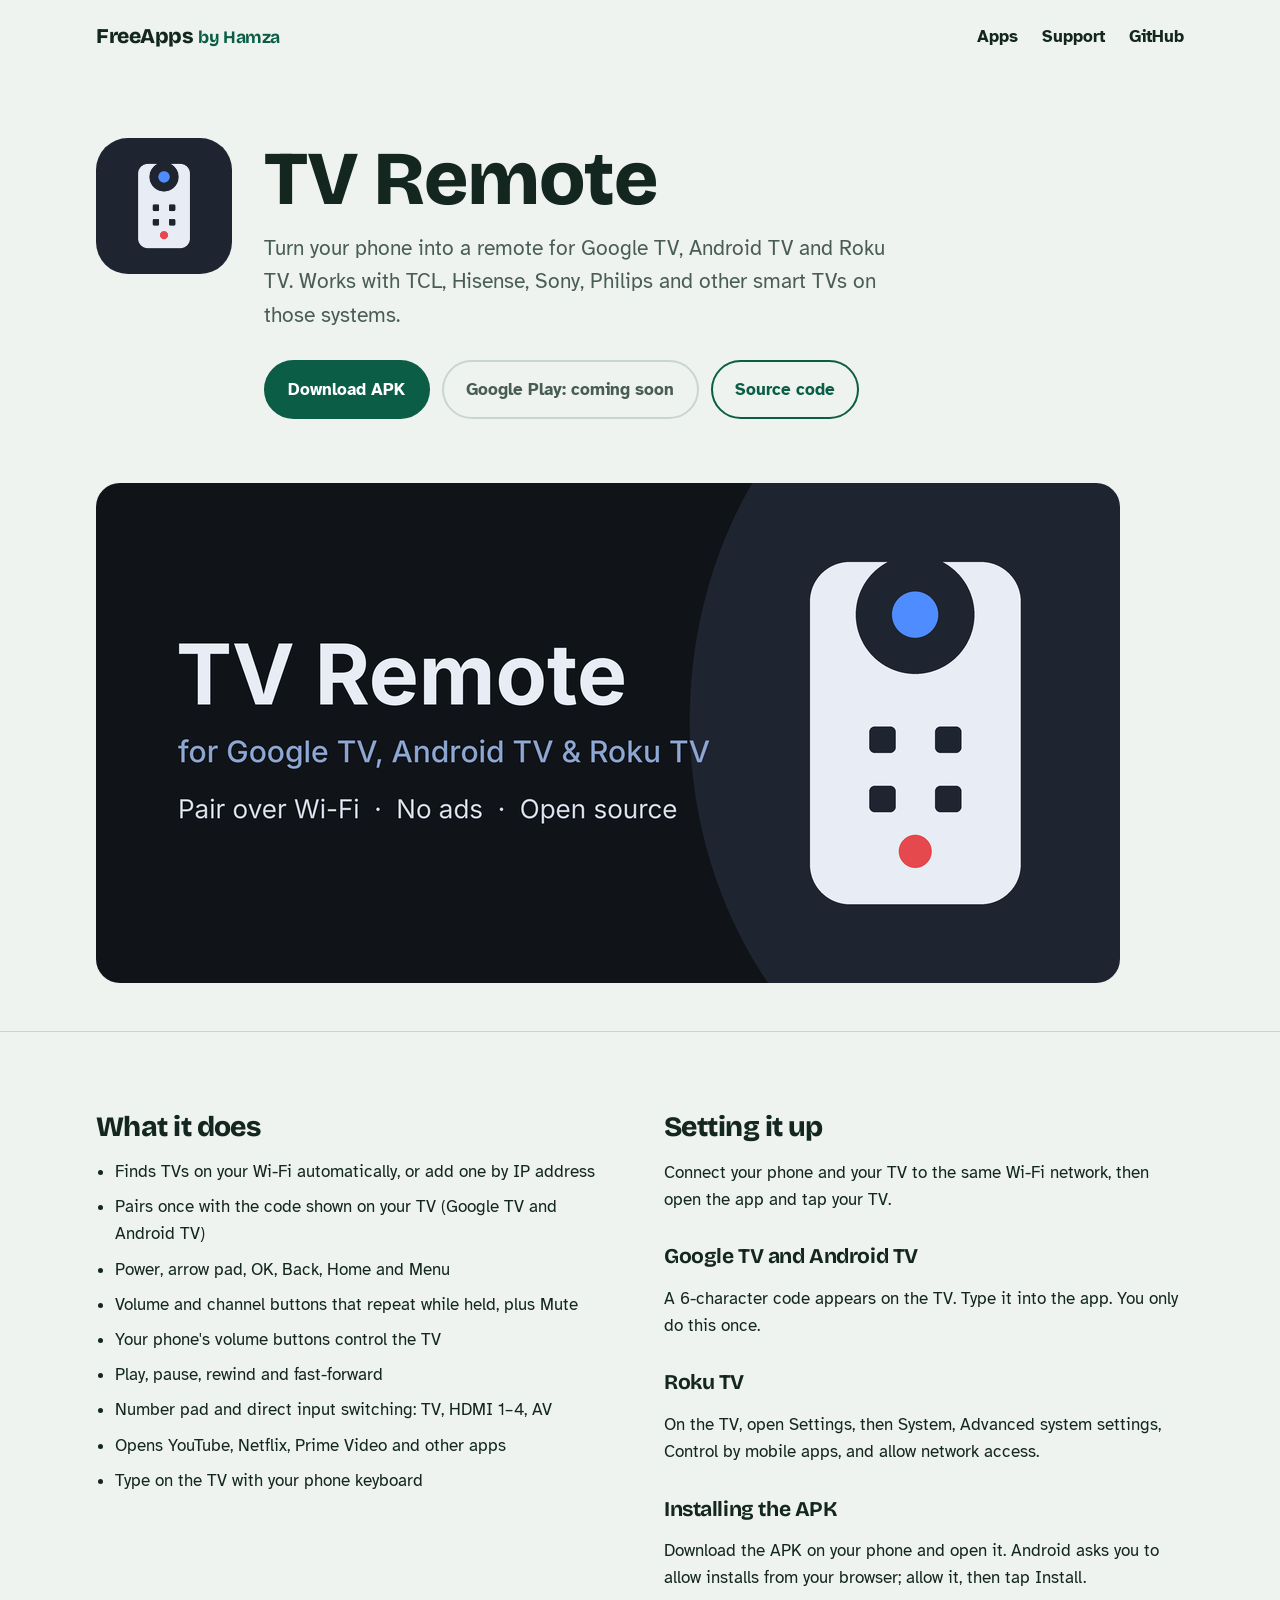
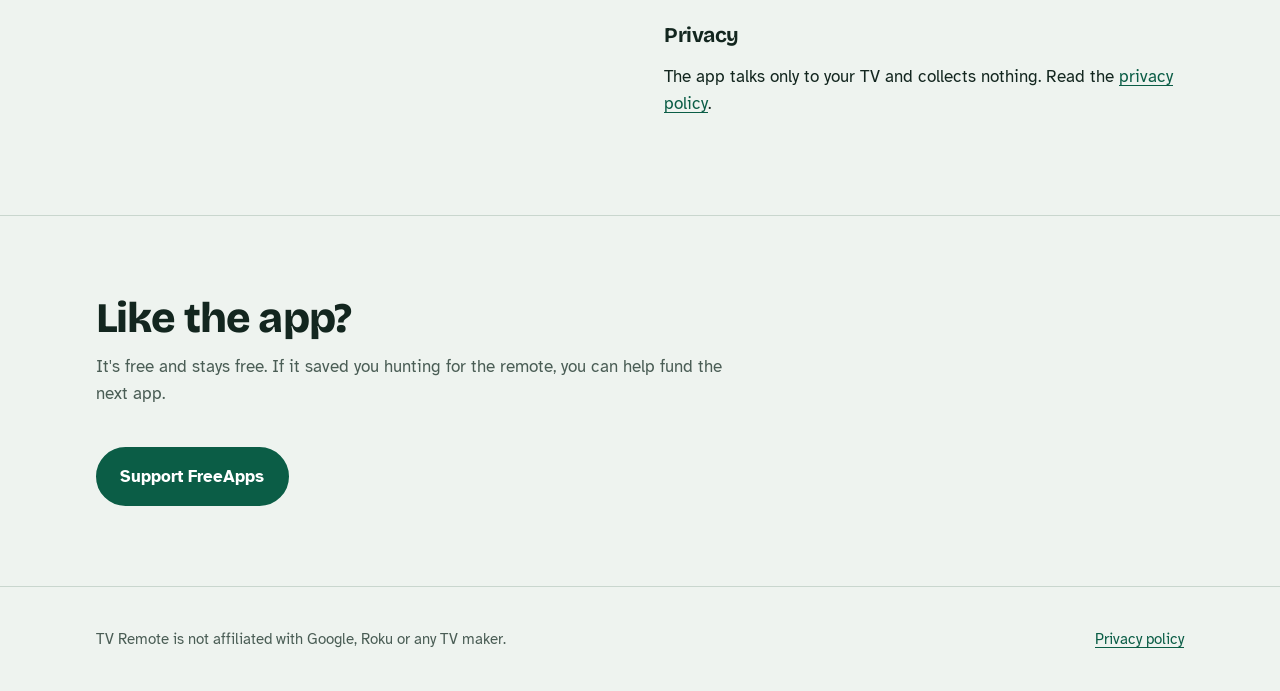
==== apps/tv-remote/index.html @ eeb63845 "FreeApps by Hamza website" ====
<!DOCTYPE html>
<html lang="en">
<head>
  <meta charset="utf-8">
  <meta name="viewport" content="width=device-width, initial-scale=1">
  <title>TV Remote — free remote for Google TV and Roku TV | FreeApps by Hamza</title>
  <meta name="description" content="Free Android remote for Google TV, Android TV and Roku TV, including TCL TVs. No ads, no tracking, open source.">
  <meta property="og:title" content="TV Remote for Google TV & Roku">
  <meta property="og:description" content="Free Android remote for Google TV, Android TV and Roku TV. No ads, no tracking.">
  <meta property="og:image" content="https://mhamzam.github.io/apps/tv-remote/feature.png">
  <link rel="icon" href="icon.png">
  <link rel="stylesheet" href="../../assets/style.css">
</head>
<body>
  <a class="skip" href="#main">Skip to content</a>

  <header class="site-header">
    <div class="wrap">
      <a class="brand" href="../../">FreeApps <small>by Hamza</small></a>
      <nav class="site-nav" aria-label="Main">
        <a href="../../#apps">Apps</a>
        <a href="../../#support">Support</a>
        <a href="https://github.com/MhamzaM">GitHub</a>
      </nav>
    </div>
  </header>

  <main id="main">
    <section class="app-hero">
      <div class="wrap">
        <img src="icon.png" alt="TV Remote app icon" width="136" height="136">
        <div>
          <h1>TV Remote</h1>
          <p>Turn your phone into a remote for Google TV, Android TV and Roku TV. Works with TCL, Hisense, Sony, Philips and other smart TVs on those systems.</p>
          <div class="actions">
            <a class="button" href="https://github.com/MhamzaM/android-tv-remote/releases/latest">Download APK</a>
            <span class="button" aria-disabled="true">Google Play: coming soon</span>
            <a class="button secondary" href="https://github.com/MhamzaM/android-tv-remote">Source code</a>
          </div>
        </div>
      </div>
    </section>

    <div class="wrap">
      <img class="feature-image" src="feature.png" alt="TV Remote: for Google TV, Android TV and Roku TV. Pair over Wi-Fi, no ads, open source." width="1024" height="500">
    </div>

    <section class="section">
      <div class="wrap two-col">
        <div class="prose">
          <h2>What it does</h2>
          <ul>
            <li>Finds TVs on your Wi-Fi automatically, or add one by IP address</li>
            <li>Pairs once with the code shown on your TV (Google TV and Android TV)</li>
            <li>Power, arrow pad, OK, Back, Home and Menu</li>
            <li>Volume and channel buttons that repeat while held, plus Mute</li>
            <li>Your phone's volume buttons control the TV</li>
            <li>Play, pause, rewind and fast-forward</li>
            <li>Number pad and direct input switching: TV, HDMI 1–4, AV</li>
            <li>Opens YouTube, Netflix, Prime Video and other apps</li>
            <li>Type on the TV with your phone keyboard</li>
          </ul>
        </div>
        <div class="prose">
          <h2>Setting it up</h2>
          <p>Connect your phone and your TV to the same Wi-Fi network, then open the app and tap your TV.</p>
          <h3>Google TV and Android TV</h3>
          <p>A 6-character code appears on the TV. Type it into the app. You only do this once.</p>
          <h3>Roku TV</h3>
          <p>On the TV, open Settings, then System, Advanced system settings, Control by mobile apps, and allow network access.</p>
          <h3>Installing the APK</h3>
          <p>Download the APK on your phone and open it. Android asks you to allow installs from your browser; allow it, then tap Install.</p>
          <h3>Privacy</h3>
          <p>The app talks only to your TV and collects nothing. Read the <a href="privacy.html">privacy policy</a>.</p>
        </div>
      </div>
    </section>

    <section class="section">
      <div class="wrap">
        <h2>Like the app?</h2>
        <p class="lead">It's free and stays free. If it saved you hunting for the remote, you can help fund the next app.</p>
        <a class="button" href="../../#support">Support FreeApps</a>
      </div>
    </section>
  </main>

  <footer class="site-footer">
    <div class="wrap">
      <span>TV Remote is not affiliated with Google, Roku or any TV maker.</span>
      <a href="privacy.html">Privacy policy</a>
    </div>
  </footer>
</body>
</html>
---- assets/style.css ----
/* FreeApps by Hamza — site styles */

@font-face {
  font-family: "Bricolage Grotesque";
  src: url("fonts/bricolage-grotesque-latin-700-normal.woff2") format("woff2");
  font-weight: 700;
  font-display: swap;
}
@font-face {
  font-family: "Bricolage Grotesque";
  src: url("fonts/bricolage-grotesque-latin-800-normal.woff2") format("woff2");
  font-weight: 800;
  font-display: swap;
}
@font-face {
  font-family: "Atkinson Hyperlegible";
  src: url("fonts/atkinson-hyperlegible-latin-400-normal.woff2") format("woff2");
  font-weight: 400;
  font-display: swap;
}
@font-face {
  font-family: "Atkinson Hyperlegible";
  src: url("fonts/atkinson-hyperlegible-latin-700-normal.woff2") format("woff2");
  font-weight: 700;
  font-display: swap;
}

:root {
  --ink: #13261f;
  --ink-soft: #4a5d55;
  --green: #0b5d46;
  --green-deep: #08402f;
  --mist: #eef3ef;
  --paper: #ffffff;
  --kraft: #ddb46a;
  --kraft-deep: #8a6527;
  --line: #c9d6ce;

  --display: "Bricolage Grotesque", "Segoe UI", system-ui, sans-serif;
  --body: "Atkinson Hyperlegible", "Segoe UI", system-ui, sans-serif;

  --step-0: 1.0625rem;   /* 17px body */
  --step-1: 1.3125rem;   /* 21px */
  --step-2: 1.75rem;     /* 28px */
  --step-3: clamp(2rem, 4vw, 2.625rem);
  --step-4: clamp(2.75rem, 7vw, 4.75rem);

  --wrap: 68rem;
  --gutter: clamp(1.25rem, 4vw, 2.5rem);
}

*,
*::before,
*::after { box-sizing: border-box; }

html { scroll-behavior: smooth; }

body {
  margin: 0;
  background: var(--mist);
  color: var(--ink);
  font: 400 var(--step-0)/1.6 var(--body);
  -webkit-font-smoothing: antialiased;
}

img { max-width: 100%; height: auto; display: block; }

a { color: var(--green); text-underline-offset: 0.2em; }
a:hover { color: var(--green-deep); }

:focus-visible {
  outline: 3px solid var(--kraft-deep);
  outline-offset: 3px;
  border-radius: 4px;
}

h1, h2, h3 {
  font-family: var(--display);
  line-height: 1.08;
  letter-spacing: -0.02em;
  margin: 0;
}

.wrap {
  width: min(100% - 2 * var(--gutter), var(--wrap));
  margin-inline: auto;
}

.skip {
  position: absolute;
  left: -999px;
}
.skip:focus { left: 1rem; top: 1rem; background: var(--paper); padding: 0.5rem 1rem; z-index: 10; }

/* ---------- Header ---------- */

.site-header {
  padding-block: 1.25rem;
}
.site-header .wrap {
  display: flex;
  align-items: center;
  justify-content: space-between;
  gap: 1rem;
  flex-wrap: wrap;
}
.brand {
  font-family: var(--display);
  font-weight: 800;
  font-size: var(--step-1);
  color: var(--ink);
  text-decoration: none;
  letter-spacing: -0.02em;
}
.brand small {
  font-weight: 700;
  color: var(--green);
}
.site-nav {
  display: flex;
  gap: 1.5rem;
}
.site-nav a {
  color: var(--ink);
  text-decoration: none;
  font-weight: 700;
}
.site-nav a:hover { color: var(--green); text-decoration: underline; }

/* ---------- Hero ---------- */

.hero {
  padding-block: clamp(2.5rem, 7vw, 6rem) clamp(3rem, 8vw, 6.5rem);
}
.hero .wrap {
  display: grid;
  grid-template-columns: minmax(0, 1.5fr) minmax(0, 1fr);
  align-items: center;
  gap: 3rem;
}
.hero h1 {
  font-size: var(--step-4);
  font-weight: 800;
  max-width: 13ch;
}
.hero p {
  font-size: var(--step-1);
  color: var(--ink-soft);
  max-width: 34ch;
  margin: 1.25rem 0 2rem;
}

.actions { display: flex; flex-wrap: wrap; gap: 0.75rem; }

.button {
  display: inline-flex;
  align-items: center;
  gap: 0.5rem;
  padding: 0.85rem 1.4rem;
  border-radius: 999px;
  font-weight: 700;
  text-decoration: none;
  border: 2px solid var(--green);
  background: var(--green);
  color: #fff;
  cursor: pointer;
  font: inherit;
  font-weight: 700;
}
.button:hover { background: var(--green-deep); border-color: var(--green-deep); color: #fff; }
.button.secondary { background: transparent; color: var(--green); }
.button.secondary:hover { background: var(--paper); color: var(--green-deep); }
.button[aria-disabled="true"] {
  background: transparent;
  border-color: var(--line);
  color: var(--ink-soft);
  cursor: default;
}

/* The price tag: the one loud thing on the page */
.tag-stage {
  display: flex;
  justify-content: center;
  padding-top: 1rem;
}
.price-tag {
  position: relative;
  transform-origin: 50% -3.5rem;
  transform: rotate(-7deg);
  animation: swing 2.4s cubic-bezier(.3, .6, .3, 1) 0.3s both;
}
.price-tag svg.string {
  position: absolute;
  left: 50%;
  top: -3.6rem;
  width: 3rem;
  height: 5.3rem;
  transform: translateX(-50%);
  overflow: visible;
  z-index: 1;
}
.price-tag .body {
  width: clamp(13rem, 24vw, 17rem);
  aspect-ratio: 0.72;
  background: var(--kraft);
  clip-path: polygon(22% 0, 78% 0, 100% 17%, 100% 100%, 0 100%, 0 17%);
  border-radius: 0 0 1.1rem 1.1rem;
  display: flex;
  flex-direction: column;
  align-items: center;
  justify-content: center;
  text-align: center;
  color: var(--ink);
  padding: 2.75rem 1.25rem 1.5rem;
  position: relative;
}
.price-tag .hole {
  position: absolute;
  top: 1.1rem;
  left: 50%;
  width: 1.15rem;
  height: 1.15rem;
  margin-left: -0.575rem;
  border-radius: 50%;
  background: var(--mist);
  box-shadow: inset 0 0 0 3px var(--kraft-deep);
}
.price-tag .amount {
  font-family: var(--display);
  font-weight: 800;
  font-size: clamp(4.5rem, 9vw, 6.25rem);
  line-height: 0.9;
  letter-spacing: -0.05em;
}
.price-tag .amount span {
  font-size: 0.42em;
  letter-spacing: -0.02em;
  vertical-align: 0.95em;
  margin-right: 0.08em;
}
.price-tag .terms {
  margin-top: 1rem;
  font-size: 0.95rem;
  line-height: 1.45;
  border-top: 2px dashed var(--kraft-deep);
  padding-top: 0.85rem;
  width: 100%;
}

@keyframes swing {
  0%   { transform: rotate(14deg); }
  35%  { transform: rotate(-12deg); }
  60%  { transform: rotate(-3deg); }
  80%  { transform: rotate(-8deg); }
  100% { transform: rotate(-7deg); }
}
@media (prefers-reduced-motion: reduce) {
  .price-tag { animation: none; }
  html { scroll-behavior: auto; }
}

/* ---------- Sections ---------- */

.section {
  padding-block: clamp(3rem, 7vw, 5rem);
  border-top: 1px solid var(--line);
}
.section h2 {
  font-size: var(--step-3);
  font-weight: 800;
  margin-bottom: 0.75rem;
}
.section .lead {
  color: var(--ink-soft);
  max-width: 60ch;
  margin: 0 0 2.5rem;
}

/* App shelf: rows, not a card grid */
.shelf {
  list-style: none;
  margin: 0;
  padding: 0;
}
.app-row {
  display: grid;
  grid-template-columns: 6rem minmax(0, 1fr) auto;
  gap: 1.75rem;
  align-items: center;
  padding: 1.75rem;
  background: var(--paper);
  border-radius: 1.5rem;
}
.app-row + .app-row { margin-top: 1rem; }
.app-row img {
  width: 6rem;
  height: 6rem;
  border-radius: 1.4rem;
}
.app-row h3 {
  font-size: var(--step-2);
  font-weight: 800;
}
.app-row h3 a { color: var(--ink); text-decoration: none; }
.app-row h3 a:hover { color: var(--green); text-decoration: underline; }
.app-row p { margin: 0.35rem 0 0; color: var(--ink-soft); max-width: 58ch; }
.app-row .meta {
  margin-top: 0.6rem;
  font-size: 0.95rem;
  color: var(--ink-soft);
}

.app-row.next {
  background: transparent;
  border: 2px dashed var(--line);
}
.app-row.next .placeholder {
  width: 6rem;
  height: 6rem;
  border-radius: 1.4rem;
  border: 2px dashed var(--line);
  display: grid;
  place-items: center;
  font-family: var(--display);
  font-weight: 800;
  font-size: 2.5rem;
  color: var(--line);
}

/* Support */
.support-grid {
  display: grid;
  grid-template-columns: 1.3fr 1fr 1fr;
  gap: 1rem;
}
.way {
  background: var(--paper);
  border-radius: 1.5rem;
  padding: 1.75rem;
  display: flex;
  flex-direction: column;
  gap: 0.75rem;
}
.way.primary {
  background: var(--green);
  color: #fff;
}
.way.primary p { color: #d7e7df; }
.way.primary .button {
  background: var(--kraft);
  border-color: var(--kraft);
  color: var(--ink);
  align-self: flex-start;
}
.way.primary .button:hover { background: #e8c584; border-color: #e8c584; }
.way h3 { font-size: var(--step-1); font-weight: 800; }
.way p { margin: 0; color: var(--ink-soft); }
.way dl { margin: 0; display: grid; gap: 0.6rem; }
.way dt { font-size: 0.9rem; color: var(--ink-soft); }
.way dd {
  margin: 0.1rem 0 0;
  display: flex;
  align-items: center;
  gap: 0.5rem;
  flex-wrap: wrap;
  font-weight: 700;
  word-break: break-all;
}
.copy {
  border: 1px solid var(--line);
  background: var(--mist);
  color: var(--green);
  border-radius: 999px;
  padding: 0.2rem 0.75rem;
  font: inherit;
  font-size: 0.85rem;
  font-weight: 700;
  cursor: pointer;
}
.copy:hover { border-color: var(--green); }
.soon { color: var(--ink-soft); font-style: italic; }

.note {
  margin-top: 1.5rem;
  color: var(--ink-soft);
  font-size: 0.95rem;
  max-width: 70ch;
}

/* ---------- App detail page ---------- */

.app-hero { padding-block: clamp(2rem, 6vw, 4rem); }
.app-hero .wrap {
  display: grid;
  grid-template-columns: 8.5rem minmax(0, 1fr);
  gap: 2rem;
  align-items: start;
}
.app-hero img { width: 8.5rem; height: 8.5rem; border-radius: 2rem; }
.app-hero h1 { font-size: var(--step-4); font-weight: 800; }
.app-hero p { font-size: var(--step-1); color: var(--ink-soft); max-width: 46ch; margin: 0.75rem 0 1.75rem; }

.feature-image { border-radius: 1.5rem; margin-bottom: 3rem; }

.two-col {
  display: grid;
  grid-template-columns: minmax(0, 1fr) minmax(0, 1fr);
  gap: 3rem;
}
.prose h2 { font-size: var(--step-2); font-weight: 800; margin: 0 0 1rem; }
.prose ul { padding-left: 1.2rem; margin: 0; }
.prose li { margin-bottom: 0.5rem; max-width: 60ch; }
.prose p { max-width: 65ch; }
.prose h3 { font-size: var(--step-1); font-weight: 700; margin: 2rem 0 0.5rem; }

/* ---------- Footer ---------- */

.site-footer {
  border-top: 1px solid var(--line);
  padding-block: 2.5rem;
  color: var(--ink-soft);
  font-size: 0.95rem;
}
.site-footer .wrap { display: flex; justify-content: space-between; gap: 1rem; flex-wrap: wrap; }

/* ---------- Small screens ---------- */

@media (max-width: 52rem) {
  .hero .wrap { grid-template-columns: 1fr; }
  .tag-stage { order: -1; padding-top: 3.5rem; }
  .support-grid { grid-template-columns: 1fr; }
  .two-col { grid-template-columns: 1fr; }
}
@media (max-width: 40rem) {
  .app-row { grid-template-columns: 4.5rem minmax(0, 1fr); padding: 1.25rem; gap: 1rem; }
  .app-row img, .app-row.next .placeholder { width: 4.5rem; height: 4.5rem; border-radius: 1.1rem; }
  .app-row .actions { grid-column: 1 / -1; }
  .app-hero .wrap { grid-template-columns: 1fr; }
  .site-nav { gap: 1rem; }
}
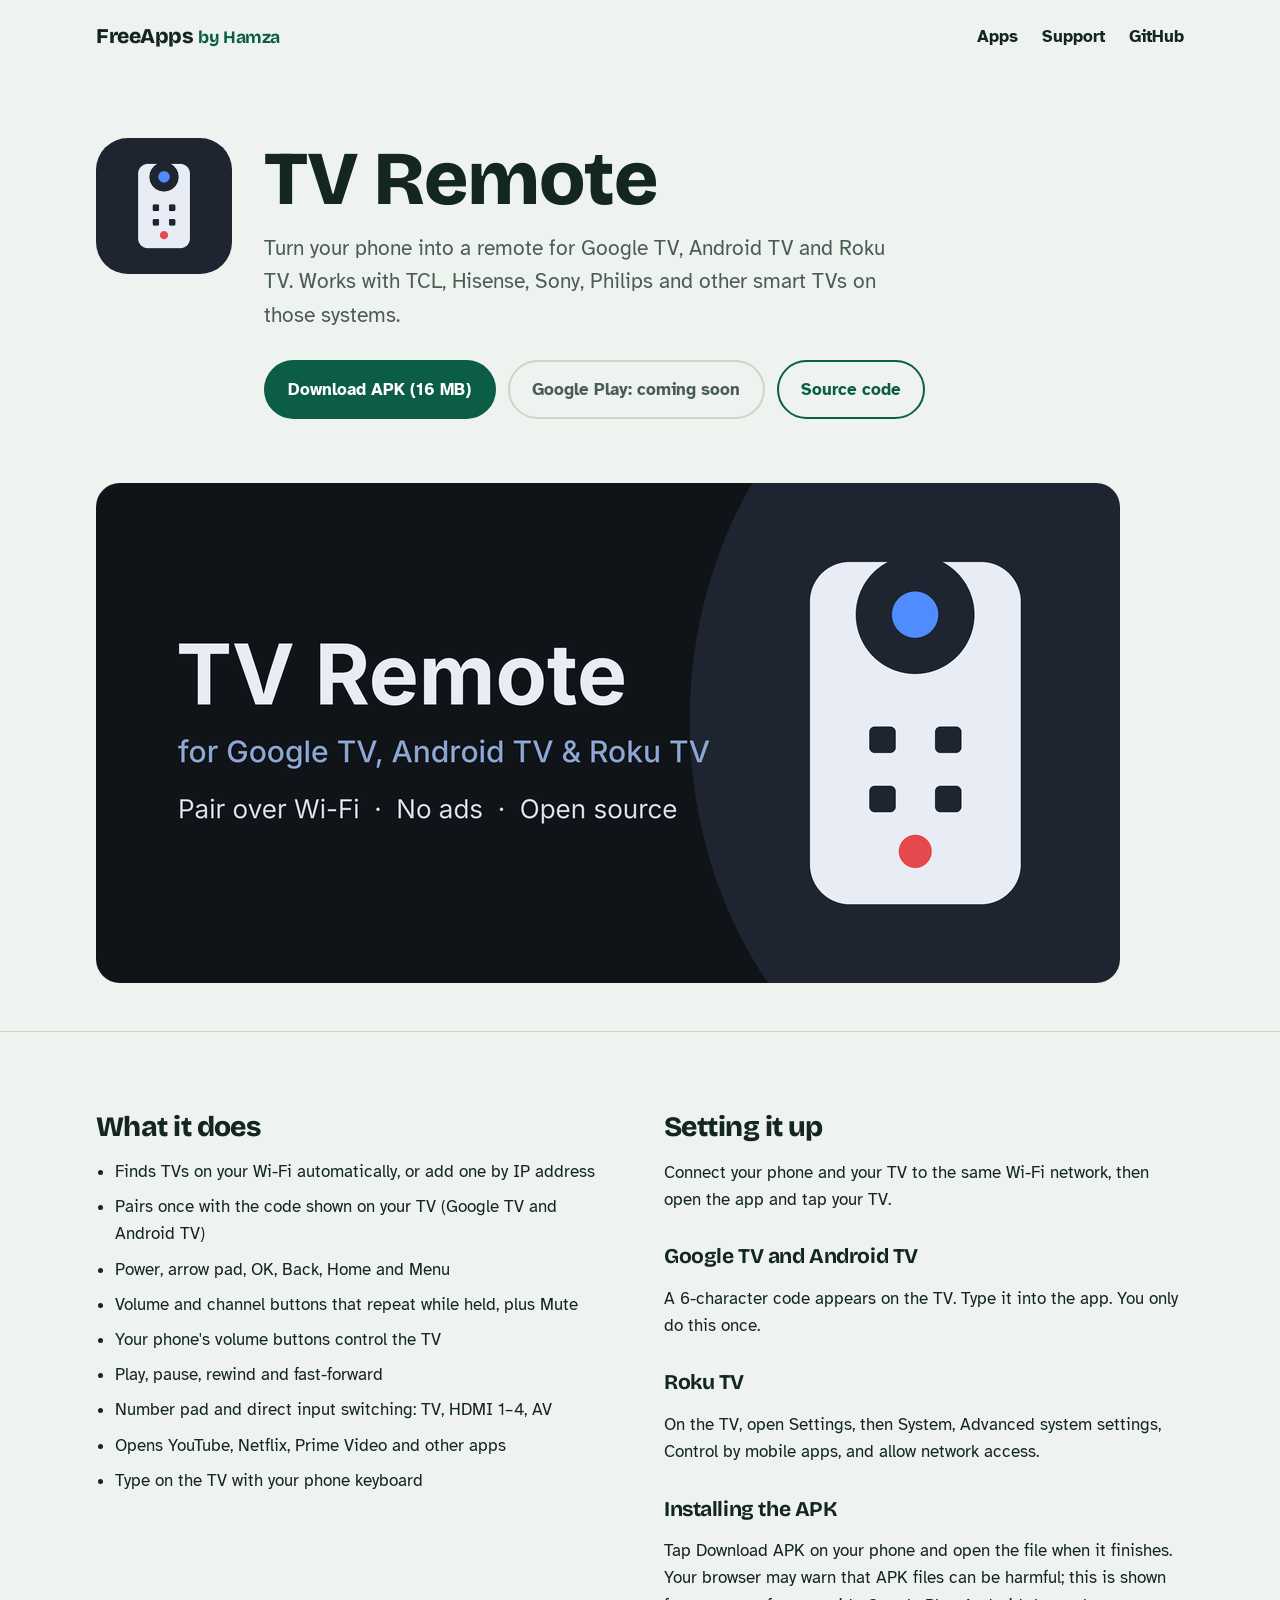
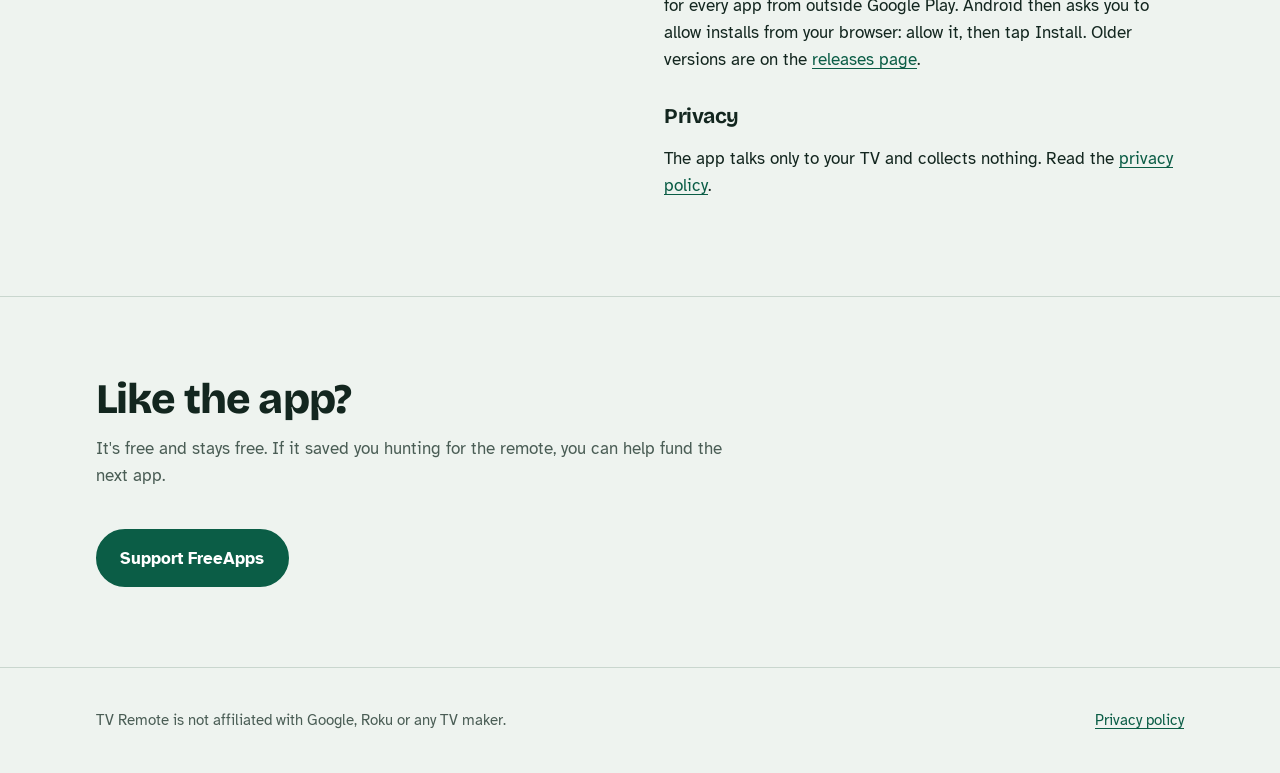
==== commit 94f9096e: "Direct APK download" ====
--- a/apps/tv-remote/index.html
+++ b/apps/tv-remote/index.html
@@ -33,7 +33,7 @@
           <h1>TV Remote</h1>
           <p>Turn your phone into a remote for Google TV, Android TV and Roku TV. Works with TCL, Hisense, Sony, Philips and other smart TVs on those systems.</p>
           <div class="actions">
-            <a class="button" href="https://github.com/MhamzaM/android-tv-remote/releases/latest">Download APK</a>
+            <a class="button" href="https://github.com/MhamzaM/android-tv-remote/releases/latest/download/TVRemote.apk" download>Download APK (16 MB)</a>
             <span class="button" aria-disabled="true">Google Play: coming soon</span>
             <a class="button secondary" href="https://github.com/MhamzaM/android-tv-remote">Source code</a>
           </div>
@@ -69,7 +69,7 @@
           <h3>Roku TV</h3>
           <p>On the TV, open Settings, then System, Advanced system settings, Control by mobile apps, and allow network access.</p>
           <h3>Installing the APK</h3>
-          <p>Download the APK on your phone and open it. Android asks you to allow installs from your browser; allow it, then tap Install.</p>
+          <p>Tap Download APK on your phone and open the file when it finishes. Your browser may warn that APK files can be harmful; this is shown for every app from outside Google Play. Android then asks you to allow installs from your browser: allow it, then tap Install. Older versions are on the <a href="https://github.com/MhamzaM/android-tv-remote/releases">releases page</a>.</p>
           <h3>Privacy</h3>
           <p>The app talks only to your TV and collects nothing. Read the <a href="privacy.html">privacy policy</a>.</p>
         </div>
